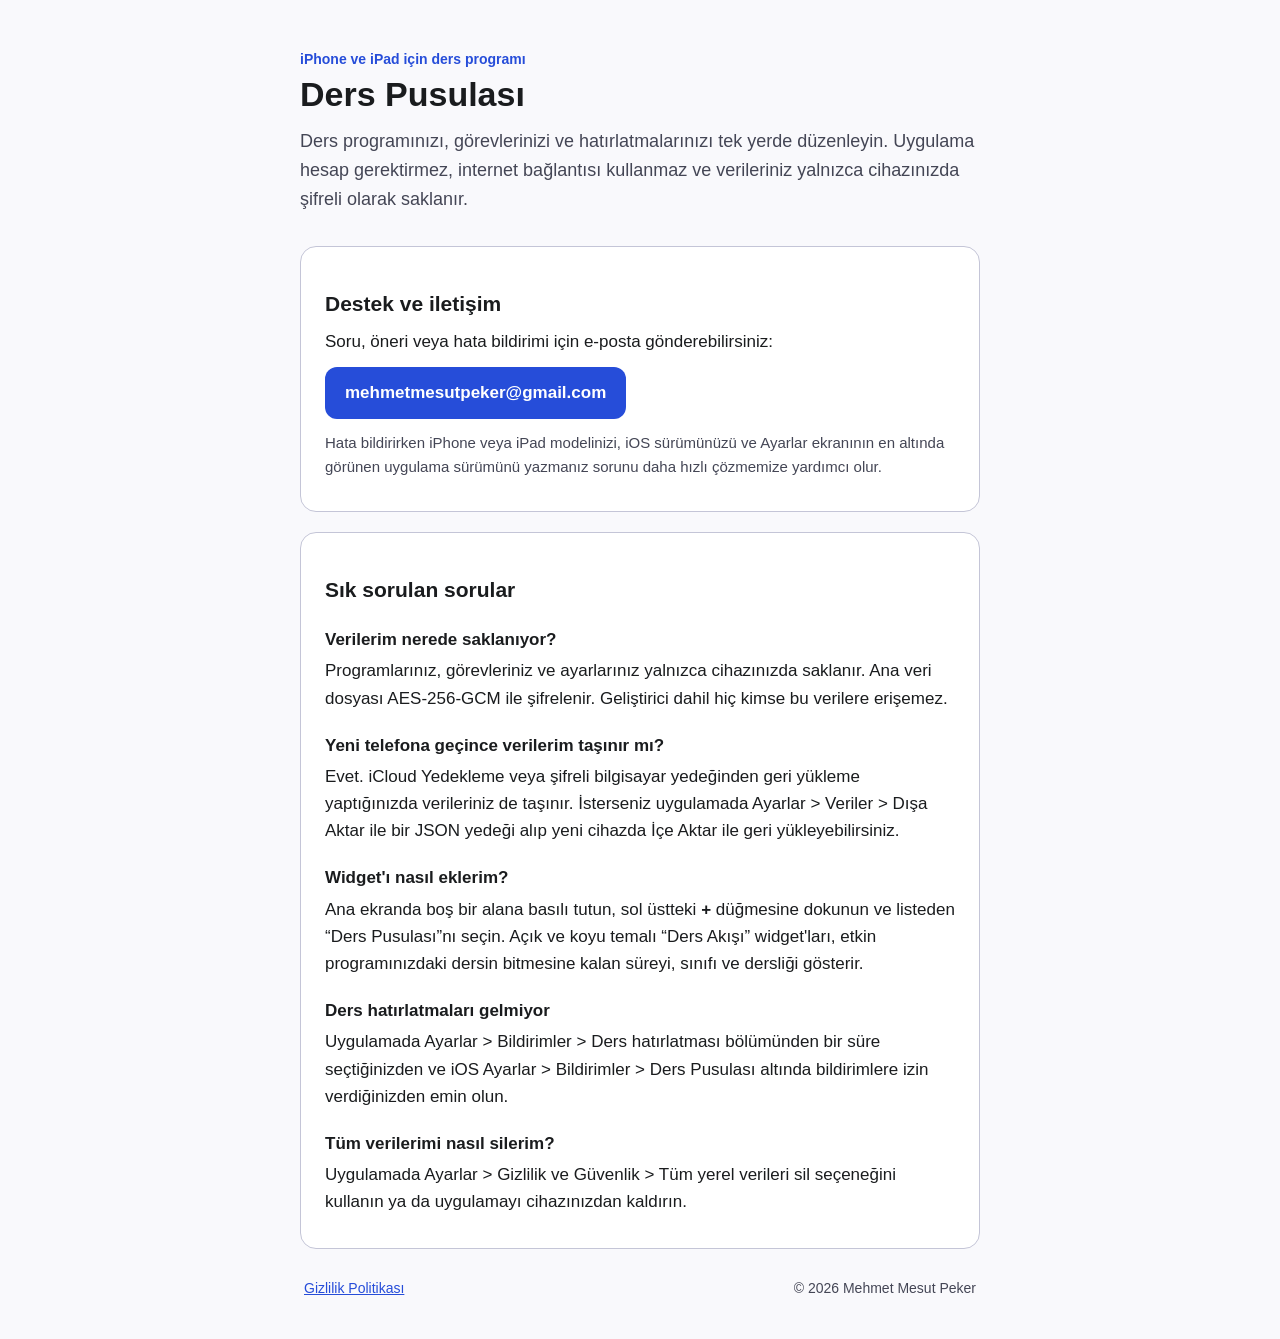
==== index.html @ eeb817d2 "Ders Pusulası destek ve gizlilik sayfaları Co-Authored-By: Claude Opus 5.5 <noreply@anthropic.com>" ====
<!DOCTYPE html>
<html lang="tr">
<head>
<meta charset="utf-8">
<meta name="viewport" content="width=device-width, initial-scale=1">
<title>Ders Pusulası — Destek</title>
<meta name="description" content="Ders Pusulası iOS uygulaması için destek ve iletişim sayfası.">
<link rel="stylesheet" href="style.css">
</head>
<body>
<main>
<header>
<p class="eyebrow">iPhone ve iPad için ders programı</p>
<h1>Ders Pusulası</h1>
<p class="lead">Ders programınızı, görevlerinizi ve hatırlatmalarınızı tek yerde düzenleyin. Uygulama hesap gerektirmez, internet bağlantısı kullanmaz ve verileriniz yalnızca cihazınızda şifreli olarak saklanır.</p>
</header>

<section>
<h2>Destek ve iletişim</h2>
<p>Soru, öneri veya hata bildirimi için e-posta gönderebilirsiniz:</p>
<p><a class="button" href="mailto:mehmetmesutpeker@gmail.com?subject=Ders%20Pusulas%C4%B1%20Destek">mehmetmesutpeker@gmail.com</a></p>
<p class="muted">Hata bildirirken iPhone veya iPad modelinizi, iOS sürümünüzü ve Ayarlar ekranının en altında görünen uygulama sürümünü yazmanız sorunu daha hızlı çözmemize yardımcı olur.</p>
</section>

<section>
<h2>Sık sorulan sorular</h2>
<h3>Verilerim nerede saklanıyor?</h3>
<p>Programlarınız, görevleriniz ve ayarlarınız yalnızca cihazınızda saklanır. Ana veri dosyası AES-256-GCM ile şifrelenir. Geliştirici dahil hiç kimse bu verilere erişemez.</p>
<h3>Yeni telefona geçince verilerim taşınır mı?</h3>
<p>Evet. iCloud Yedekleme veya şifreli bilgisayar yedeğinden geri yükleme yaptığınızda verileriniz de taşınır. İsterseniz uygulamada Ayarlar &gt; Veriler &gt; Dışa Aktar ile bir JSON yedeği alıp yeni cihazda İçe Aktar ile geri yükleyebilirsiniz.</p>
<h3>Widget'ı nasıl eklerim?</h3>
<p>Ana ekranda boş bir alana basılı tutun, sol üstteki <strong>+</strong> düğmesine dokunun ve listeden “Ders Pusulası”nı seçin. Açık ve koyu temalı “Ders Akışı” widget'ları, etkin programınızdaki dersin bitmesine kalan süreyi, sınıfı ve dersliği gösterir.</p>
<h3>Ders hatırlatmaları gelmiyor</h3>
<p>Uygulamada Ayarlar &gt; Bildirimler &gt; Ders hatırlatması bölümünden bir süre seçtiğinizden ve iOS Ayarlar &gt; Bildirimler &gt; Ders Pusulası altında bildirimlere izin verdiğinizden emin olun.</p>
<h3>Tüm verilerimi nasıl silerim?</h3>
<p>Uygulamada Ayarlar &gt; Gizlilik ve Güvenlik &gt; Tüm yerel verileri sil seçeneğini kullanın ya da uygulamayı cihazınızdan kaldırın.</p>
</section>

<footer>
<a href="gizlilik.html">Gizlilik Politikası</a>
<span>© 2026 Mehmet Mesut Peker</span>
</footer>
</main>
</body>
</html>
---- style.css ----
:root {
  --bg: #F9F9FC;
  --card: #FFFFFF;
  --text: #1A1C1E;
  --muted: #444655;
  --primary: #264DD9;
  --border: #C4C5D7;
}
@media (prefers-color-scheme: dark) {
  :root {
    --bg: #12141F;
    --card: #1D2030;
    --text: #F2F3FA;
    --muted: #A6ABC4;
    --primary: #7B80F0;
    --border: #2C3048;
  }
}
* { box-sizing: border-box; }
body {
  margin: 0;
  background: var(--bg);
  color: var(--text);
  font: 17px/1.6 -apple-system, BlinkMacSystemFont, "Segoe UI", Roboto, sans-serif;
}
main { max-width: 720px; margin: 0 auto; padding: 48px 20px 32px; }
header { margin-bottom: 32px; }
.eyebrow { color: var(--primary); font-weight: 700; font-size: 14px; margin: 0 0 4px; }
.eyebrow a { color: inherit; text-decoration: none; }
h1 { font-size: 34px; line-height: 1.2; margin: 0 0 12px; font-weight: 800; }
h2 { font-size: 21px; margin: 32px 0 8px; }
h3 { font-size: 17px; margin: 20px 0 4px; }
p { margin: 0 0 12px; }
.lead { font-size: 18px; color: var(--muted); }
.muted { color: var(--muted); font-size: 15px; }
section {
  background: var(--card);
  border: 1px solid var(--border);
  border-radius: 16px;
  padding: 8px 24px 20px;
  margin-bottom: 20px;
}
a { color: var(--primary); }
.button {
  display: inline-block;
  background: var(--primary);
  color: #fff;
  text-decoration: none;
  font-weight: 700;
  padding: 12px 20px;
  border-radius: 12px;
}
footer {
  display: flex;
  justify-content: space-between;
  flex-wrap: wrap;
  gap: 8px;
  color: var(--muted);
  font-size: 14px;
  padding: 8px 4px;
}
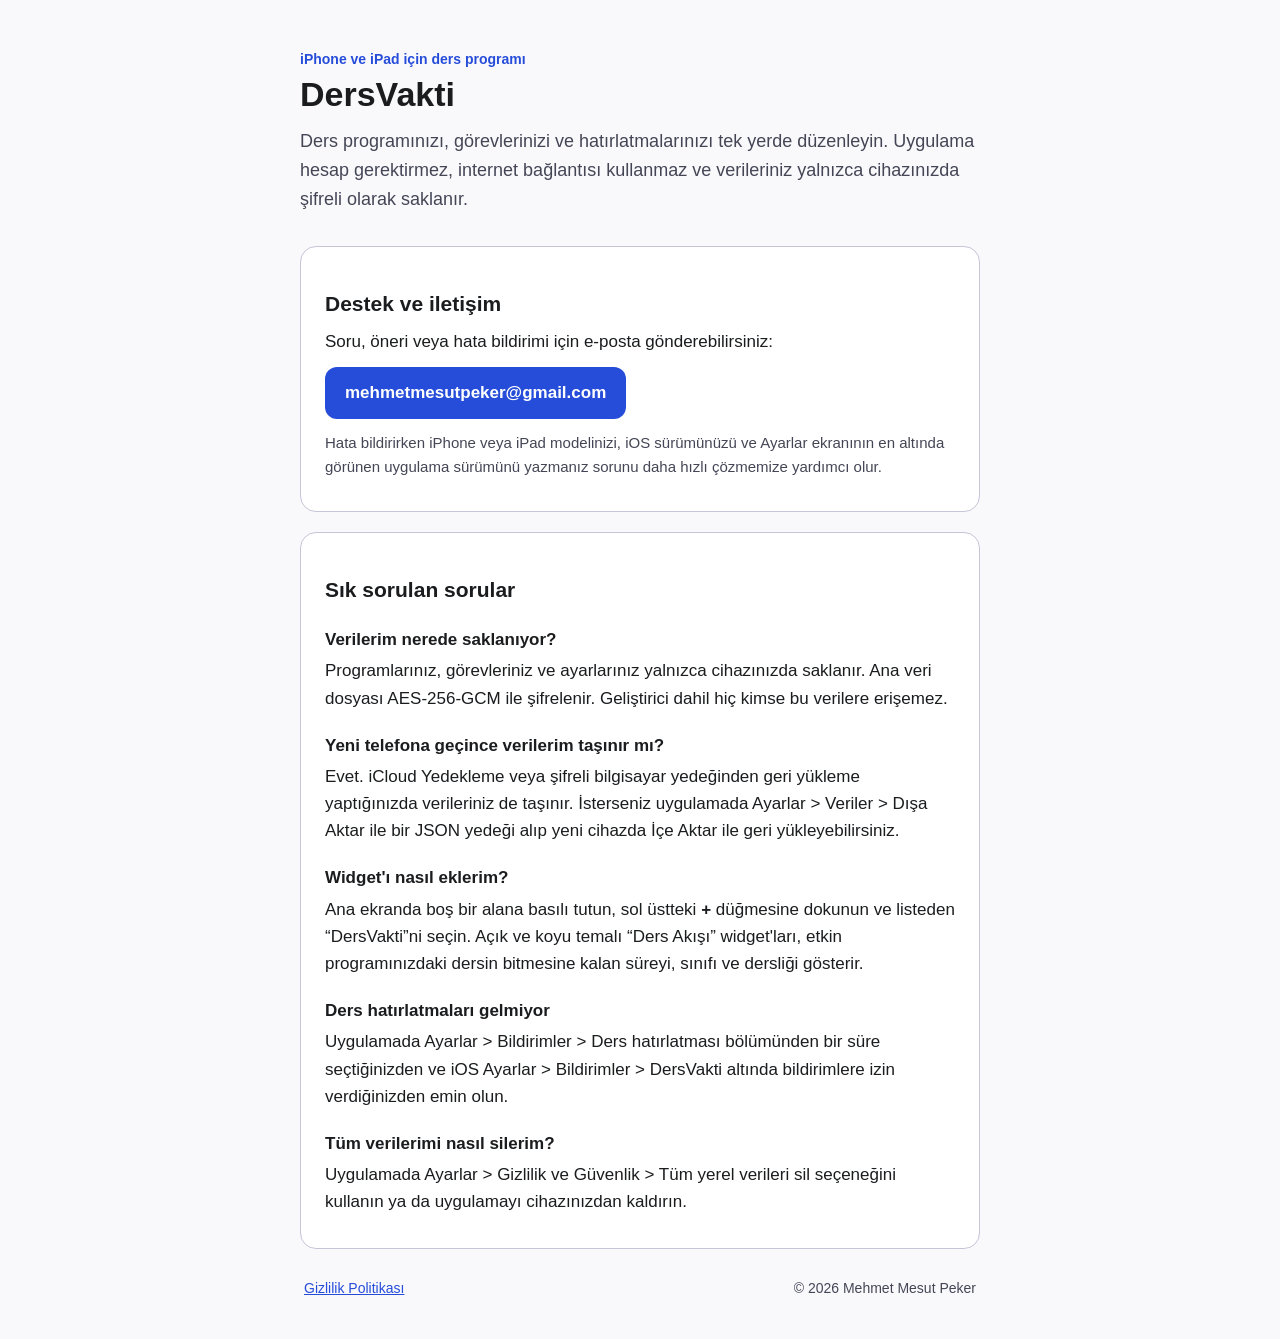
==== commit d9457681: "Uygulama adını DersVakti olarak güncelle Co-Authored-By: Claude Opus 5.5 <noreply@anthropic.com>" ====
--- a/index.html
+++ b/index.html
@@ -3,22 +3,22 @@
 <head>
 <meta charset="utf-8">
 <meta name="viewport" content="width=device-width, initial-scale=1">
-<title>Ders Pusulası — Destek</title>
-<meta name="description" content="Ders Pusulası iOS uygulaması için destek ve iletişim sayfası.">
+<title>DersVakti — Destek</title>
+<meta name="description" content="DersVakti iOS uygulaması için destek ve iletişim sayfası.">
 <link rel="stylesheet" href="style.css">
 </head>
 <body>
 <main>
 <header>
 <p class="eyebrow">iPhone ve iPad için ders programı</p>
-<h1>Ders Pusulası</h1>
+<h1>DersVakti</h1>
 <p class="lead">Ders programınızı, görevlerinizi ve hatırlatmalarınızı tek yerde düzenleyin. Uygulama hesap gerektirmez, internet bağlantısı kullanmaz ve verileriniz yalnızca cihazınızda şifreli olarak saklanır.</p>
 </header>
 
 <section>
 <h2>Destek ve iletişim</h2>
 <p>Soru, öneri veya hata bildirimi için e-posta gönderebilirsiniz:</p>
-<p><a class="button" href="mailto:mehmetmesutpeker@gmail.com?subject=Ders%20Pusulas%C4%B1%20Destek">mehmetmesutpeker@gmail.com</a></p>
+<p><a class="button" href="mailto:mehmetmesutpeker@gmail.com?subject=DersVakti%20Destek">mehmetmesutpeker@gmail.com</a></p>
 <p class="muted">Hata bildirirken iPhone veya iPad modelinizi, iOS sürümünüzü ve Ayarlar ekranının en altında görünen uygulama sürümünü yazmanız sorunu daha hızlı çözmemize yardımcı olur.</p>
 </section>
 
@@ -29,9 +29,9 @@
 <h3>Yeni telefona geçince verilerim taşınır mı?</h3>
 <p>Evet. iCloud Yedekleme veya şifreli bilgisayar yedeğinden geri yükleme yaptığınızda verileriniz de taşınır. İsterseniz uygulamada Ayarlar &gt; Veriler &gt; Dışa Aktar ile bir JSON yedeği alıp yeni cihazda İçe Aktar ile geri yükleyebilirsiniz.</p>
 <h3>Widget'ı nasıl eklerim?</h3>
-<p>Ana ekranda boş bir alana basılı tutun, sol üstteki <strong>+</strong> düğmesine dokunun ve listeden “Ders Pusulası”nı seçin. Açık ve koyu temalı “Ders Akışı” widget'ları, etkin programınızdaki dersin bitmesine kalan süreyi, sınıfı ve dersliği gösterir.</p>
+<p>Ana ekranda boş bir alana basılı tutun, sol üstteki <strong>+</strong> düğmesine dokunun ve listeden “DersVakti”ni seçin. Açık ve koyu temalı “Ders Akışı” widget'ları, etkin programınızdaki dersin bitmesine kalan süreyi, sınıfı ve dersliği gösterir.</p>
 <h3>Ders hatırlatmaları gelmiyor</h3>
-<p>Uygulamada Ayarlar &gt; Bildirimler &gt; Ders hatırlatması bölümünden bir süre seçtiğinizden ve iOS Ayarlar &gt; Bildirimler &gt; Ders Pusulası altında bildirimlere izin verdiğinizden emin olun.</p>
+<p>Uygulamada Ayarlar &gt; Bildirimler &gt; Ders hatırlatması bölümünden bir süre seçtiğinizden ve iOS Ayarlar &gt; Bildirimler &gt; DersVakti altında bildirimlere izin verdiğinizden emin olun.</p>
 <h3>Tüm verilerimi nasıl silerim?</h3>
 <p>Uygulamada Ayarlar &gt; Gizlilik ve Güvenlik &gt; Tüm yerel verileri sil seçeneğini kullanın ya da uygulamayı cihazınızdan kaldırın.</p>
 </section>
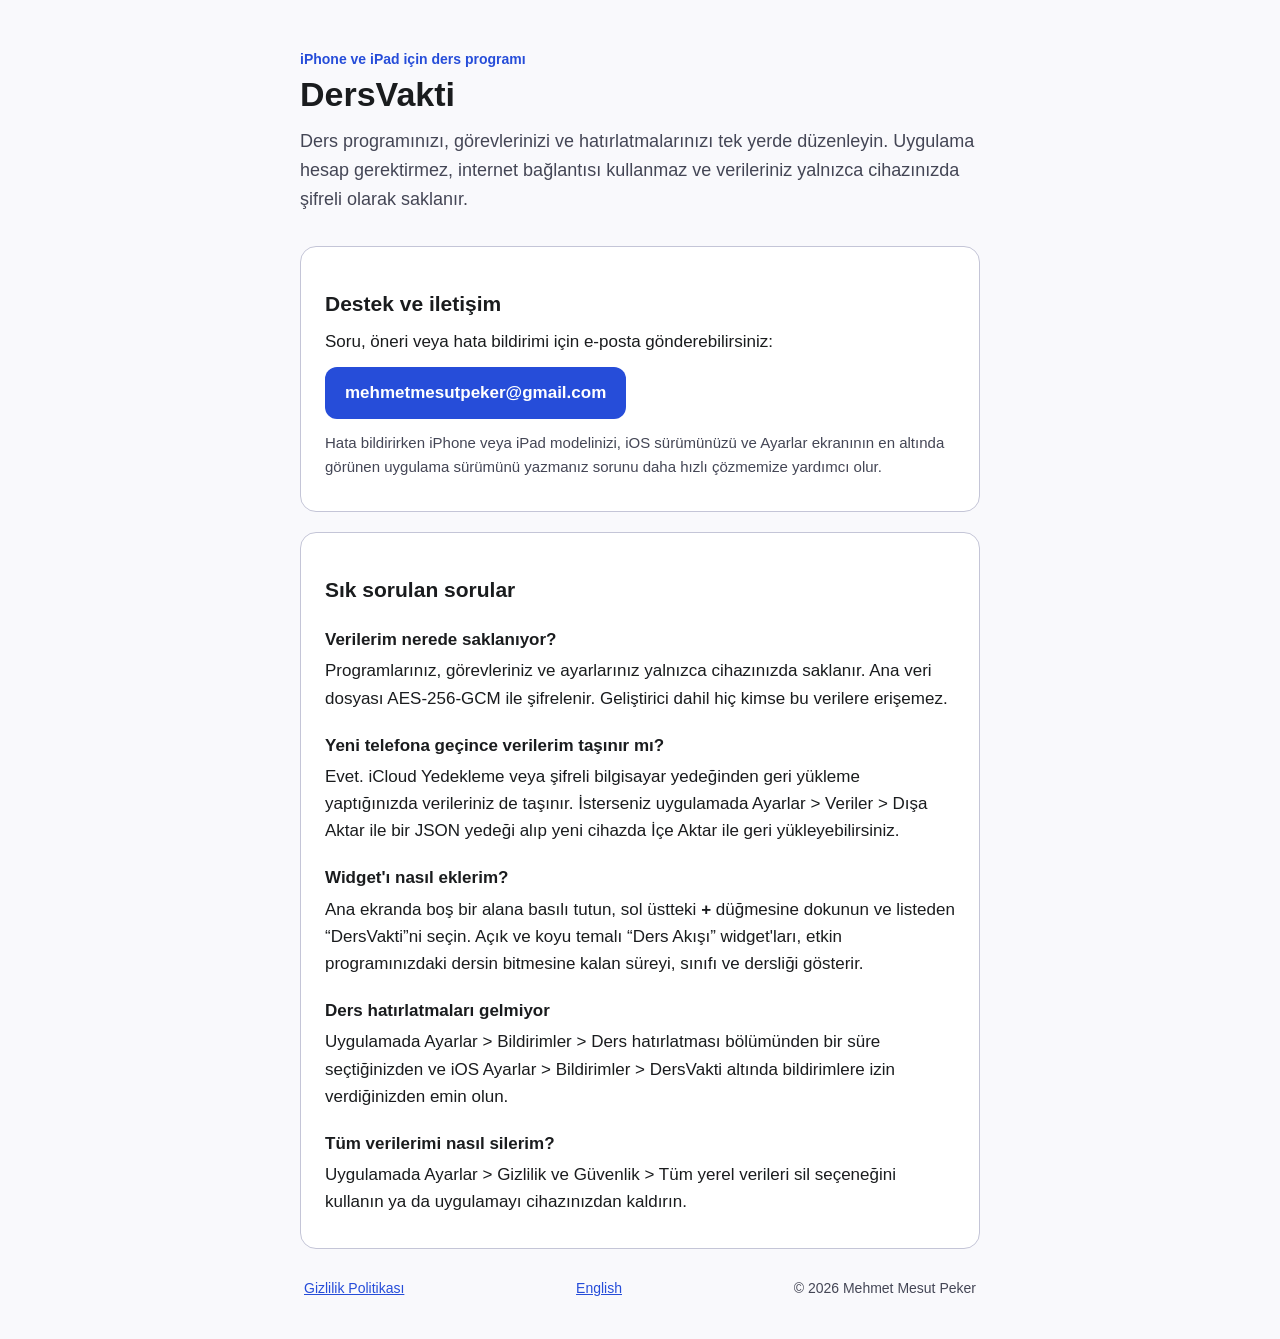
==== commit ff8b6cb6: "İngilizce destek ve gizlilik sayfalarını ekle Co-Authored-By: Claude Opus 5.5 <noreply@anthropic.com" ====
--- a/index.html
+++ b/index.html
@@ -38,6 +38,7 @@
 
 <footer>
 <a href="gizlilik.html">Gizlilik Politikası</a>
+<a href="en/" lang="en">English</a>
 <span>© 2026 Mehmet Mesut Peker</span>
 </footer>
 </main>
